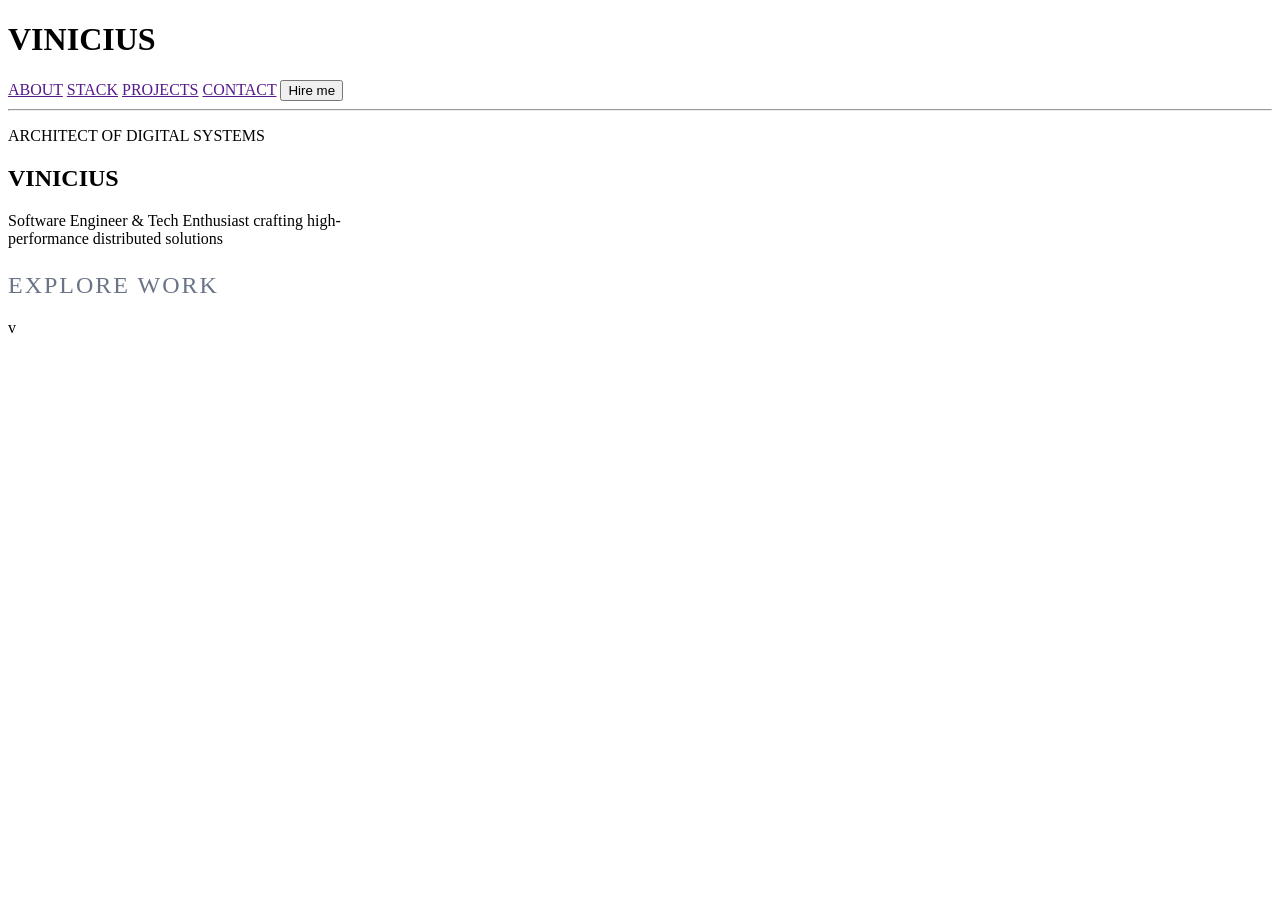
==== index.html @ bb49cb23 "Add files via upload ." ====
<!DOCTYPE html>
<html lang="pt-br">
<head>
    <meta charset="UTF-8">
    <meta name="viewport" content="width=device-width, initial-scale=1.0">
    <link rel="stylesheet" href="./CSS/style.css">
    <title>Vinícius</title>
</head>
<body>
    <header>
        <h1>VINICIUS</h1>
        <nav>
             
                <a href="">ABOUT</a>
                <a href="">STACK</a>
                <a href="">PROJECTS</a>
                <a href="">CONTACT</a>
                <button>Hire me</button>
        </nav>
    </header>
    <div class="linha"><hr></div>
    <section class="hero">
        <p class="ph">ARCHITECT OF DIGITAL SYSTEMS</p>
        <h1>VINICIUS</h1>
        <div class="engin">
        <p class="descricao">Software Engineer & Tech Enthusiast crafting high- <br>performance distributed solutions</p>
        </div>
        
    </section>
    <div class="explore-work-container">
        <p class="explore-text" style="color: #6a7486; font-family: 'Times New Roman', Times, serif; font-size: 24px; text-transform: uppercase; margin-bottom: 20px; letter-spacing: 2px;">Explore Work</p>
        
        <span class="scroll-arrow">v</span>
    </div>
    
</body>
</html>
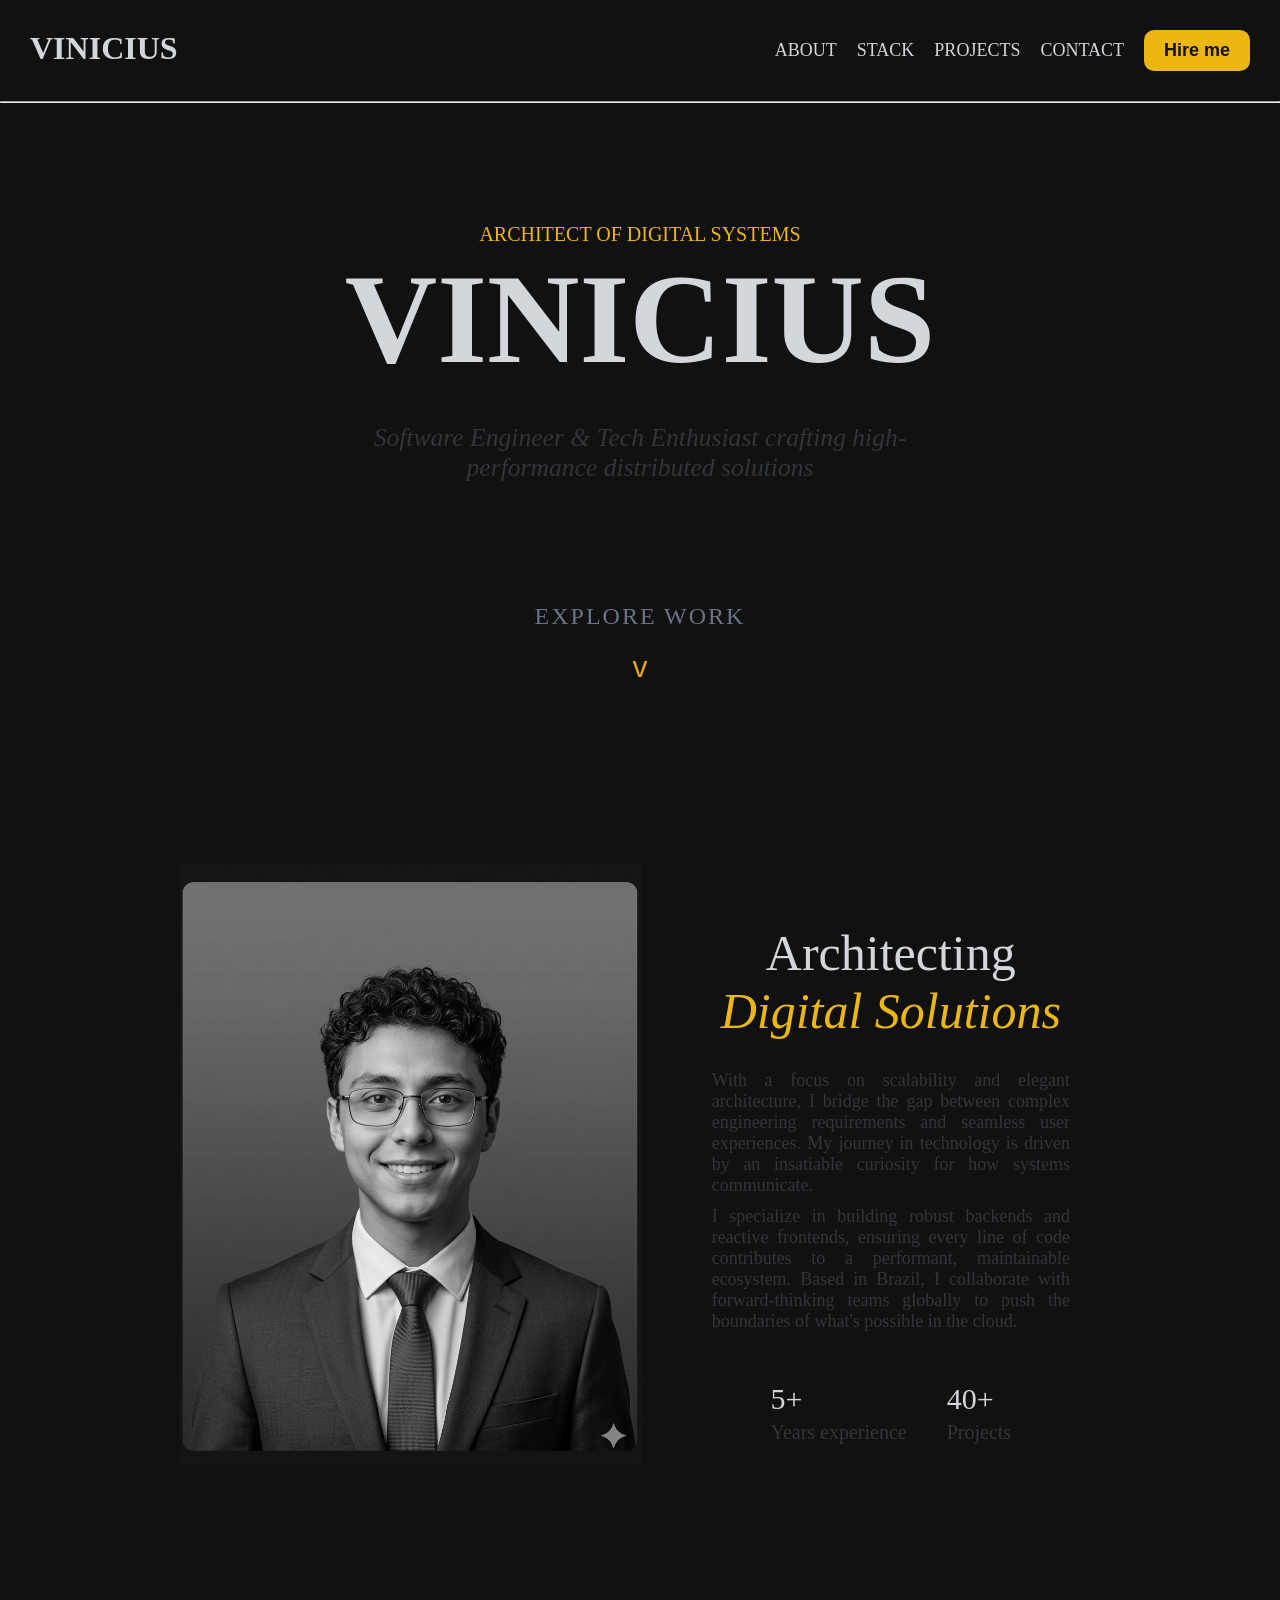
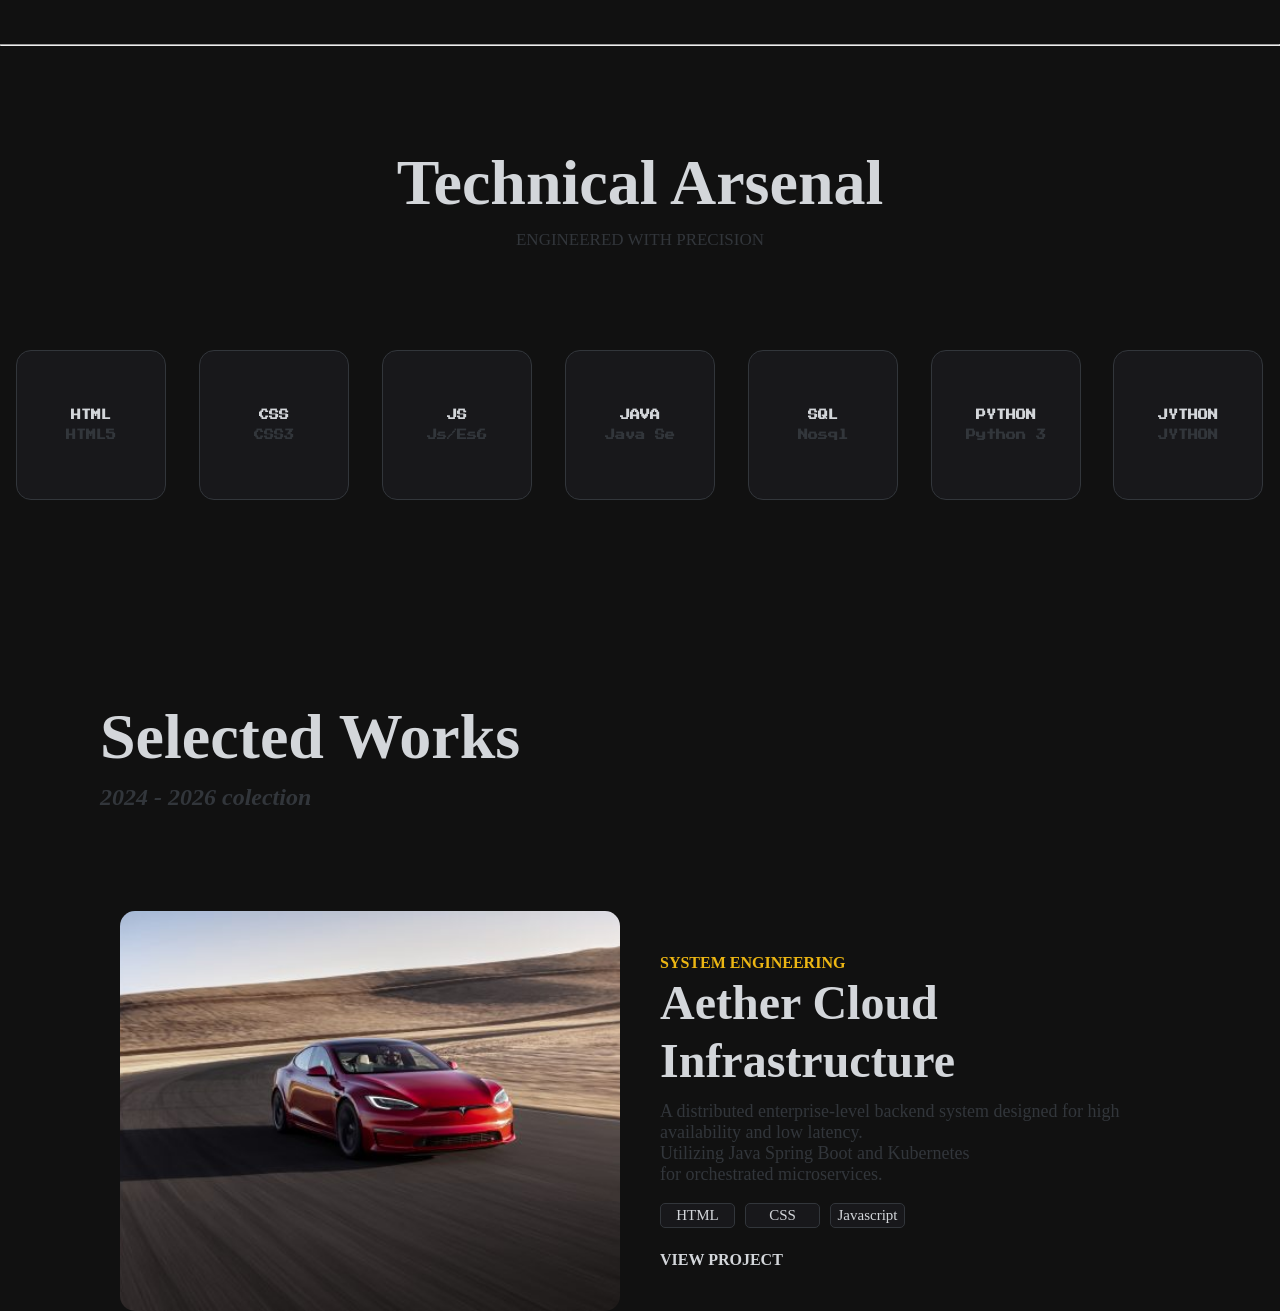
==== commit 680ed605: "." ====
--- a/index.html
+++ b/index.html
@@ -29,9 +29,105 @@
     </section>
     <div class="explore-work-container">
         <p class="explore-text" style="color: #6a7486; font-family: 'Times New Roman', Times, serif; font-size: 24px; text-transform: uppercase; margin-bottom: 20px; letter-spacing: 2px;">Explore Work</p>
-        
-        <span class="scroll-arrow">v</span>
+         <span class="scroll-arrow">v</span>
     </div>
-    
+    <section class="foto">
+        <img src="./assests/Gemini_Generated_Image_gnoubjgnoubjgnou.png" alt="">
+        <div class="texto">
+            <h1>Architecting</h1>
+            <h1 class="yellow">Digital Solutions</h1>
+            <div class="p">
+            <p>With a focus on scalability and elegant architecture, I bridge the gap  between complex engineering requirements and seamless user experiences. My journey in technology is driven by an insatiable curiosity for how  systems communicate.</p>
+            <p>I specialize in building robust backends and reactive frontends, ensuring  every line of code contributes to a performant, maintainable ecosystem. Based in Brazil, I collaborate with forward-thinking teams globally to push  the boundaries of what's possible in the cloud.</p>
+            </div>
+                <div class="rank">
+                    <div class="c">
+                    <h1>5+</h1>
+                    <p>Years experience</p>
+                    </div>
+                    <div class="c">
+                    <h1>40+</h1>
+                    <p>Projects</p>
+                    </div>
+                    
+                </div>
+        </div>
+    </section>
+    <div class="linha"><hr></div>
+
+    <section class="arsenal">
+        <h1>Technical Arsenal</h1>
+        <p>ENGINEERED WITH PRECISION</p>
+    </section>
+
+    <section class="card">
+        <div class="card1 card-html">
+            <p>HTML</p>
+            <p class="gray">HTML5</p>
+        </div>
+        <div class="card1 card-css">
+            <p>CSS</p>
+            <p class="gray">CSS3</p>
+        </div>
+        <div class="card1 card-js">
+            <p>JS</p>
+            <p class="gray">Js/Es6</p>
+        </div>
+        <div class="card1 card-java">
+            <p>JAVA</p>
+            <p class="gray">Java Se</p>
+        </div>
+        <div class="card1 card-sql">
+            <p>SQL</p>
+            <p class="gray">Nosql</p>
+        </div>
+        <div class="card1 card-py">
+            <p>PYTHON</p>
+            <p class="gray">Python 3</p>
+        </div>
+        <div class="card1 card-jyt">
+            <p>JYTHON</p>
+            <p class="gray">JYTHON</p>
+        </div>
+    </section>
+
+    <section class="work">
+        <h1>Selected Works</h1>
+        <p>2024 - 2026 colection</p>
+        <!-- <div class="linha">
+            <hr>
+        </div> -->
+    </section>
+
+    <section class="projeto">
+<div class="card-projeto">   
+    <div class="conteudo">
+        <h2>PROJECT ONE</h2>
+        <p>SAFE FOR WORK</p>
+        <a href="https://site-tesla2.pages.dev/#">ACESSAR</a>
+    </div>
+</div>
+<div class="dec">
+    <h2>SYSTEM ENGINEERING</h2>
+    <h1>Aether Cloud</h1>
+    <h1>Infrastructure</h1>
+    <div class="t">
+    <p>A distributed enterprise-level backend system designed for high availability   and low latency. <br> Utilizing Java Spring Boot and Kubernetes <br> for orchestrated microservices.</p>
+    </div>
+    <div class="tech">
+        <div class="tech1">
+        <p>HTML</p>
+        </div>
+        <div class="tech1">
+        <p>CSS</p>
+        </div>
+        <div class="tech1">
+            <p>Javascript</p>
+        </div>  
+    </div>
+    <a href="https://site-tesla2.pages.dev/#">VIEW PROJECT</a>
+</div>
+    </section>
+
 </body>
 </html>
--- a/CSS/style.css
+++ b/CSS/style.css
@@ -0,0 +1,488 @@
+@import url('https://fonts.googleapis.com/css2?family=Press+Start+2P&display=swap');
+@import url('https://fonts.googleapis.com/css2?family=Merriweather:ital,opsz,wght@0,18..144,300..900;1,18..144,300..900&family=Montserrat:ital,wght@0,100..900;1,100..900&family=Pacifico&family=Playfair+Display:ital,wght@0,400..900;1,400..900&family=Poppins:ital,wght@0,100;0,200;0,300;0,400;0,500;0,600;0,700;0,800;0,900;1,100;1,200;1,300;1,400;1,500;1,600;1,700;1,800;1,900&display=swap');
+body{
+    background-color:#111111;
+}
+*{
+    padding: 0;
+    margin: 0;
+    box-sizing: border-box;
+    font-style: 'Playfair Display', serif;
+}
+
+
+:root{
+ --bg-color: #111111;         /* Fundo escuro principal */
+  --text-primary: #D3D6DA;     /* Texto principal em destaque (VINICIUS) */
+  --text-secondary: #32363B;   /* Texto descritivo e links de navegação (cinza) */
+  --accent-color: #ECB613;
+}
+
+header{
+    display: flex;
+    justify-content: space-between;
+    color: var(--text-primary);
+    margin: 30px;
+}
+
+nav{
+    display: flex;
+    align-items: center;
+    gap: 20px;;
+}
+nav a{
+    color: var(--text-primary);
+    text-decoration: none;
+    font-size: 18px;
+    font-weight: 500;
+}
+
+nav button{
+    background-color: var(--accent-color);
+    color: var(--bg-color);
+    border: none;
+    padding: 10px 20px;
+    border-radius: 10px;
+    font-size: 18px;
+    font-weight: 500;
+    cursor: pointer;
+    font-weight: 600;
+}
+nav button:hover{
+    color: var(--accent-color);
+     transition: 0.6s;
+    animation: pulse 2s infinite;
+     background-color: #111111;
+}
+
+nav a:hover{
+    color: #6e7174;
+    transition: 0.4s;
+}
+.linha hr{
+    color: var(--text-secondary);
+    border-width: 0.2px;
+    /* margin-top: 40px; */
+}
+.hero{
+    display: flex;
+    flex-direction: column;
+    align-items: center;
+    justify-content: center;
+    text-align: center;
+    padding: 120px 20px;
+}
+
+.hero h1{
+    font-size: 10vw;
+    color: var(--text-primary);
+    font-weight: 700;
+    font-weight: 800;
+}
+.hero p{
+    color: var(--accent-color);
+    font-size: 20px;
+    font-weight: 500;
+
+}
+
+.hero .descricao{
+    color: var(--text-secondary);
+    font-size: 2vw;
+    /* max-width: 600px; */
+    font-style: italic;
+}
+.engin p{
+
+    margin-top: 30px;
+
+}
+
+.explore-work-container {
+    display: flex;
+    flex-direction: column;
+    justify-content: center;
+    align-items: center;
+    text-align: center;
+    /* margin-bottom: 190px; */
+}
+
+.scroll-arrow {
+    display: inline-block;
+    color: #e3a61d; /* Cor dourada da imagem */
+    font-size: 30px; /* Tamanho da seta */
+    font-family: Arial, sans-serif; /* Fonte para garantir que o 'v' pareça uma seta */
+    cursor: pointer;
+    
+    /* Aplicando a animação */
+    animation-name: scrollDown; /* Nome da animação definida nos keyframes */
+    animation-duration: 2s; /* Duração de um ciclo completo */
+    animation-iteration-count: infinite; /* Quantas vezes ela se repete */
+    animation-timing-function: ease-in-out; /* Suavidade no início e fim */
+}
+
+/* Opcional: Efeito no hover (passar o mouse) */
+.scroll-arrow:hover {
+    animation-play-state:running; /* Pausa a animação ao passar o mouse */
+    color: #ffd700; /* Muda para um dourado mais brilhante */
+}
+html {
+    scroll-behavior: smooth;
+}
+
+.foto{
+    display: flex;
+    flex-direction: row;
+    gap: 40px;
+    align-items: end;
+    justify-content: center;
+    margin: 180px;
+}
+.foto img{
+    width: 600px;
+    height: 600px;
+}
+
+.texto{
+    display: flex;
+    flex-direction: column;
+    align-items: center;
+    justify-content: center;
+}
+.texto h1{
+    color: var(--text-primary);
+    font-size: 50px;
+    font-weight: 500;
+}
+
+.texto .yellow{
+    color: var(--accent-color);
+    font-size: 50px;
+    font-weight: 500;
+    font-style: italic;
+    align-items: center;
+    justify-content: center;
+}
+
+.p{
+    display: flex;
+    flex-direction: column;
+    justify-content: center;
+    align-items: center;
+    gap: 10px;
+    color: var(--text-secondary);
+    margin:30px;
+    text-align: justify;
+}
+.p p{
+    font-size: 18px;
+    align-items: center;
+    justify-content: center;
+}
+
+
+.rank{
+    display: flex;
+    flex-direction: row;
+    margin: 20px;
+    gap: 40px;
+}
+
+.c{
+    display: flex;
+    flex-direction: column;
+    gap: 20px;
+    gap: 5px;
+}
+.c p{
+    font-size: 20px;
+    color: var(--text-secondary);
+}
+.c h1{
+    font-size: 30px;
+}
+
+.arsenal{
+    display: flex;
+    justify-content: center;
+    align-items: center;
+    flex-direction: column;
+      gap: 10px;
+      margin: 100px;
+}
+.arsenal h1{
+    font-size: 4rem;
+    color: var(--text-primary);
+    font-weight: 600;
+}
+.arsenal p{
+    font-size: 17px;
+    color: var(--text-secondary);
+}
+
+.card{
+    display: flex;
+    flex-direction: row;
+    justify-content: space-around;
+    align-items: center;
+    /* gap: 20px; */
+}
+.card1{
+    display: flex;
+    flex-direction: column;
+    background-color: #18181B;
+    width: 150px;
+    height: 150px;
+    border-radius: 15px;
+    gap: 10px;
+    align-items: center;
+    justify-content: center;
+    border: 1px solid;
+    border-color: var(--text-secondary);
+    transition: all 0.5s ease-in-out;
+}
+
+.card1:hover{
+     /* animation: pulse 2s infinite; */
+     cursor: pointer;
+     color: var(--text-primary);
+     /* background-color: #ff0000; */
+}
+/* .card1 .gray:hover{
+     color: var(--text-primary);
+} */
+.card1 p{
+    font-size: 10px;
+    color: var(--text-primary);
+    font-weight: 700;
+    font-family: 'Press Start 2P' , sans-serif;
+}
+.card .gray{
+    font-style: 'Playfair Display', serif;
+    color: var(--text-secondary);
+    font-size: 10px;
+}
+.card-html:hover{
+    background-color: #e60707;
+    border: none;
+}
+.card-css:hover{
+    background-color: #080cda;
+    border: none;
+}
+.card-js:hover{
+    background-color: #e0e40e;
+    border: none;
+}
+
+.card-sql:hover{
+    background-color: #336791;
+    border: none;
+}
+.card-jyt:hover{
+    background-color: #0cd40c;
+    border: none;
+}
+.card-py:hover{
+    background-color: #032b4b;
+    border: none;
+}
+.card-java:hover{
+    background-color: #f8981d;
+    border: none;
+}
+
+.work{
+    display: flex;
+    margin: 100px auto;
+    flex-direction: column;
+    justify-content: left;
+    padding-left: 100px;
+    gap: 10px;
+    margin-bottom: 100px;
+    margin-top: 200px;
+}
+.work h1{
+    font-size: 4rem;
+    color: var(--text-primary);
+}
+.work p{
+    color: var(--text-secondary);
+    font-size: 1.5rem;
+    font-style: italic;
+    font-weight: 600;
+}
+/* .linha hr{
+    display: flex;
+    justify-content: right;
+} */
+ .card-projeto{
+     display: flex;
+    width: 500px;
+    height: 400px;
+    border-radius: 15px;
+
+    background-image: url("../assests/tesla.jpg");
+    background-size: cover;
+    background-position: center;
+
+    position: relative;
+
+   
+    align-items: center;
+    justify-content: center;
+    flex-shrink: 0; /* ← adiciona isso */
+    overflow: hidden;
+}
+
+.conteudo{
+    text-align: center;
+    color: white;
+
+    background-color: rgba(0,0,0,0.6);
+    width: 100%;
+    height: 100%;
+
+    display: flex;
+    flex-direction: column;
+    align-items: center;
+    justify-content: center;
+
+    opacity: 0;
+    transition: 0.4s;
+}
+
+.card-projeto:hover .conteudo{
+    opacity: 1;
+}
+
+ .card-projeto .conteudo a{
+    margin-top: 10px;
+    padding: 8px 20px;
+    background: white;
+    color: black;
+    text-decoration: none;
+    border-radius: 5px;
+}
+
+.projeto{
+    display: flex;
+    flex-direction: row;
+    gap: 40px;
+    justify-content: center;
+    align-items: center;
+    box-sizing: border-box;
+    width: 100%;
+      /* padding: 60px 40px; */
+}
+.dec{
+    display: flex;
+    flex-direction: column;
+    gap: 3px;
+    max-width: 500px;
+    align-items: flex-start; /* ← adiciona isso */
+}
+.dec h2{
+    color: var(--accent-color);
+    font-size: 1rem;
+}
+
+.dec h1{
+    color: var(--text-primary);
+    font-size: 3rem;
+
+}
+.t{
+    display: flex;
+    justify-content: center;
+    align-items: center;
+    color: var(--text-secondary);
+    font-size: 18px;
+    /* gap: 10px;
+    padding: 10px; */
+    /* margin: 10px; */
+    margin-top: 10px;
+}
+.dec p{
+    gap: 10px;
+}
+.tech{
+    display: flex;
+    flex-direction: row;
+    /* padding: 10px; */
+    gap: 10px;
+    margin-top: 10px;
+}
+
+.tech1{
+    display: flex;
+    justify-content: center;
+    align-items: center;
+    color: var(--text-primary);
+    font-size: 15px;
+    background-color: #18181B;
+    width: 75px;
+    height: 25px;
+    border: 1px solid ;
+    border-color: var(--text-secondary);
+    border-radius: 5px;
+    margin-top: 5px;
+}
+.tech1:hover{
+    cursor: pointer;
+    color: var(--text-secondary);
+    transition: 0.5s;
+}
+
+.dec a{
+    text-decoration: none;
+    color: var(--text-primary);
+    padding: 0;
+    font-weight: 600;
+     /* display: inline-block; */
+     margin-top: 20px;
+}
+.dec a:hover{
+    color: var(--text-secondary);
+    transition: 0.6s;
+}
+
+
+
+
+
+
+
+
+
+
+
+
+
+
+
+
+
+
+
+
+@keyframes pulse {
+    0% { transform: scale(1); box-shadow: 0 0 0 0 rgba(177, 87, 29, 0.4); }
+    70% { transform: scale(1.05); box-shadow: 0 0 0 10px rgba(177, 87, 29, 0); }
+    100% { transform: scale(1); box-shadow: 0 0 0 0 rgba(177, 87, 29, 0); }
+}
+
+@keyframes scrollDown {
+    0% {
+        transform: translateY(-5px); /* Ponto inicial ligeiramente acima */
+        opacity: 0.5; /* Começa com opacidade reduzida */
+    }
+    50% {
+        transform: translateY(10px); /* Ponto médio: desliza para baixo */
+        opacity: 1; /* Fica totalmente visível */
+    }
+    100% {
+        transform: translateY(-5px); /* Retorna ao ponto inicial */
+        opacity: 0.5; /* Retorna com opacidade reduzida */
+    }
+}
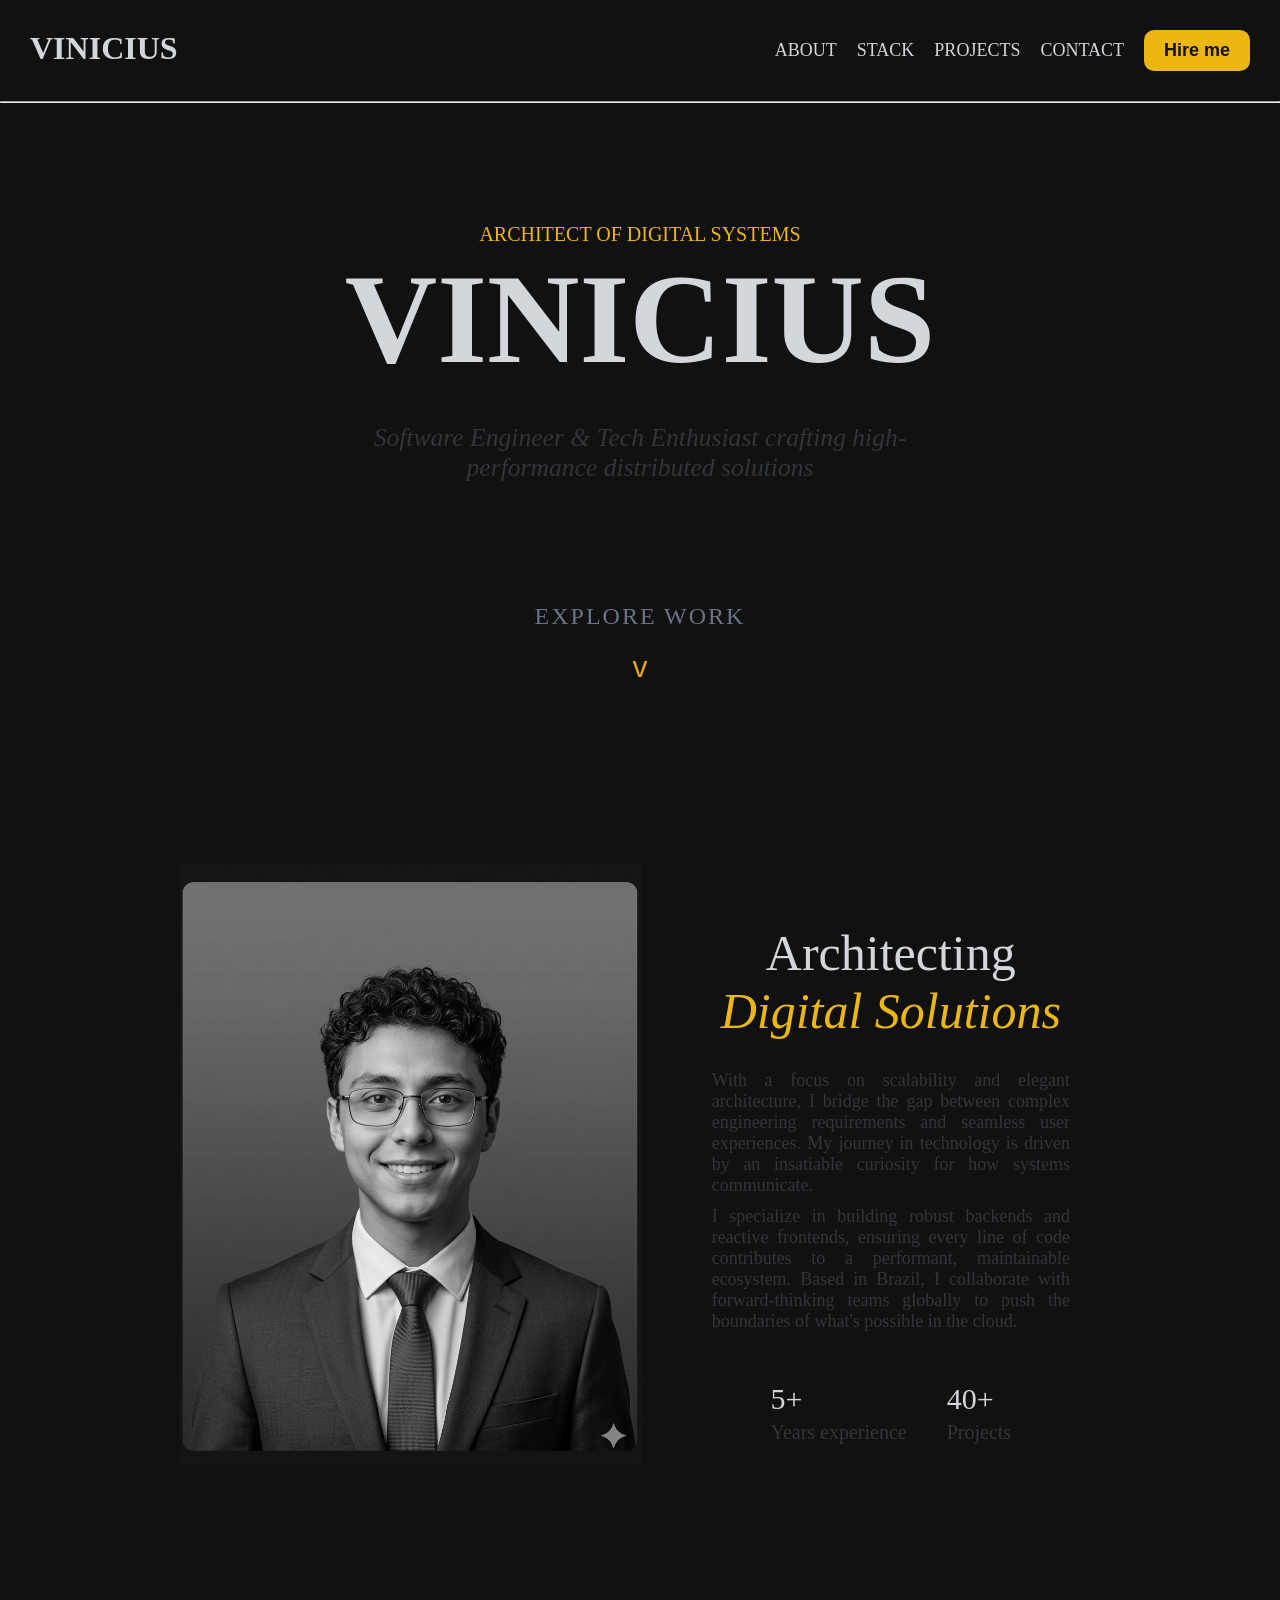
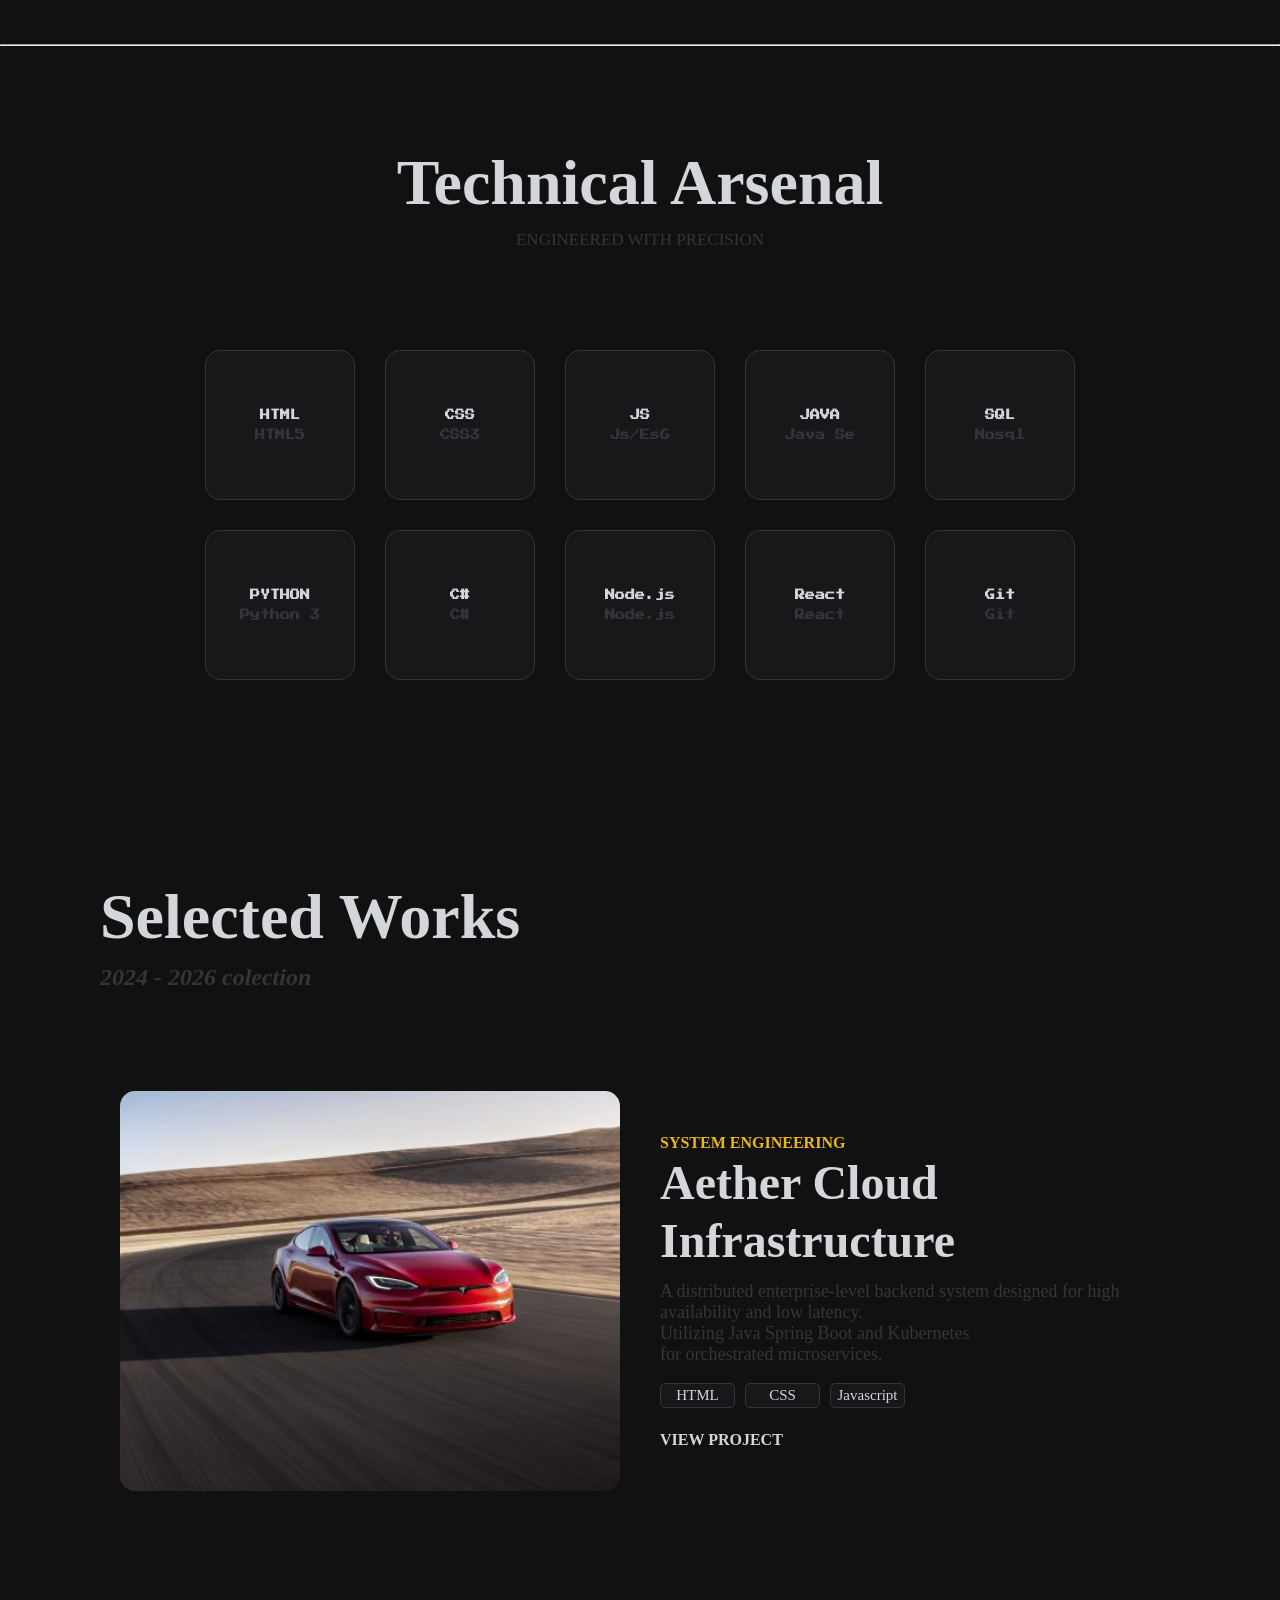
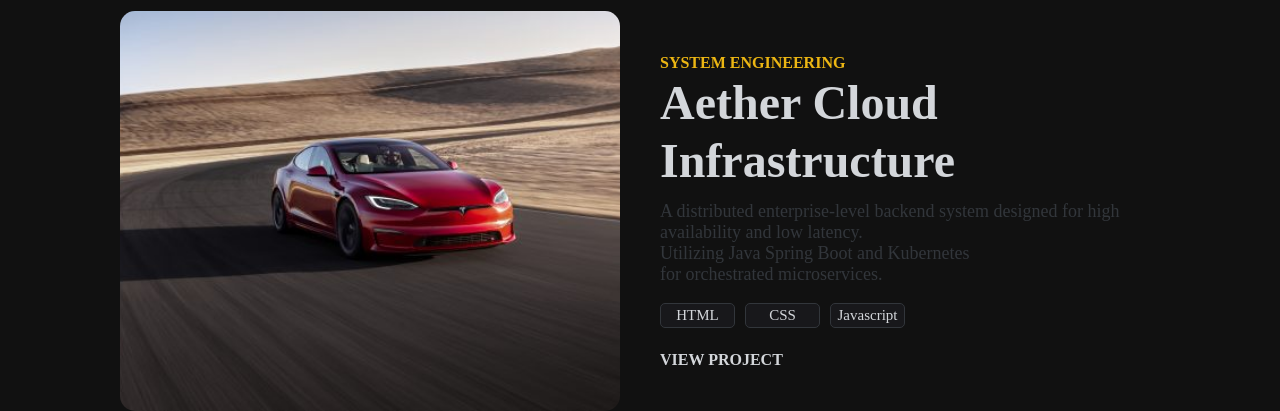
==== commit 19dbe0e2: "." ====
--- a/index.html
+++ b/index.html
@@ -85,9 +85,21 @@
             <p>PYTHON</p>
             <p class="gray">Python 3</p>
         </div>
-        <div class="card1 card-jyt">
-            <p>JYTHON</p>
-            <p class="gray">JYTHON</p>
+        <div class="card1 card-c">
+            <p>C#</p>
+            <p class="gray">C#</p>
+        </div>
+        <div class="card1 card-n">
+            <p>Node.js</p>
+            <p class="gray">Node.js</p>
+        </div>
+        <div class="card1 card-r">
+             <p>React</p>
+            <p class="gray">React</p>
+        </div>
+         <div class="card1 card-git">
+             <p>Git</p>
+            <p class="gray">Git</p>
         </div>
     </section>
 
@@ -98,6 +110,7 @@
             <hr>
         </div> -->
     </section>
+    <section class="pai">
 
     <section class="projeto">
 <div class="card-projeto">   
@@ -128,6 +141,36 @@
     <a href="https://site-tesla2.pages.dev/#">VIEW PROJECT</a>
 </div>
     </section>
+    <section class="projeto">
+<div class="card-projeto">   
+    <div class="conteudo">
+        <h2>PROJECT ONE</h2>
+        <p>SAFE FOR WORK</p>
+        <a href="https://dinner-restaurant1.pages.dev/">ACESSAR</a>
+    </div>
+</div>
+<div class="dec">
+    <h2>SYSTEM ENGINEERING</h2>
+    <h1>Aether Cloud</h1>
+    <h1>Infrastructure</h1>
+    <div class="t">
+    <p>A distributed enterprise-level backend system designed for high availability   and low latency. <br> Utilizing Java Spring Boot and Kubernetes <br> for orchestrated microservices.</p>
+    </div>
+    <div class="tech">
+        <div class="tech1">
+        <p>HTML</p>
+        </div>
+        <div class="tech1">
+        <p>CSS</p>
+        </div>
+        <div class="tech1">
+            <p>Javascript</p>
+        </div>  
+    </div>
+    <a href="https://site-tesla2.pages.dev/#">VIEW PROJECT</a>
+</div>
+    </section>
+</section>
 
 </body>
 </html>
--- a/CSS/style.css
+++ b/CSS/style.css
@@ -221,11 +221,12 @@
 }
 
 .card{
-    display: flex;
-    flex-direction: row;
-    justify-content: space-around;
-    align-items: center;
-    /* gap: 20px; */
+    display: grid;
+    grid-template-columns: repeat(5, 150px); /* ← 3 colunas */
+    grid-template-rows: repeat(2, 150px);    /* ← 2 linhas */
+    justify-content: center;
+    align-items: center;
+    gap: 30px;
 }
 .card1{
     display: flex;
@@ -289,6 +290,22 @@
 }
 .card-java:hover{
     background-color: #f8981d;
+    border: none;
+}
+.card-c:hover{
+    background-color: #68217A;
+    border: none;
+}
+.card-n:hover{
+    background-color: #339933;
+    border: none;
+}
+.card-r:hover{
+    background-color: #20232A;
+    border: none;
+}
+.card-git:hover{
+    background-color: #F14E32;
     border: none;
 }
 
@@ -334,7 +351,6 @@
     flex-shrink: 0; /* ← adiciona isso */
     overflow: hidden;
 }
-
 .conteudo{
     text-align: center;
     color: white;
@@ -446,20 +462,11 @@
     color: var(--text-secondary);
     transition: 0.6s;
 }
-
-
-
-
-
-
-
-
-
-
-
-
-
-
+.pai{
+    display: flex;
+    gap: 120px;
+    flex-direction: column;
+}
 
 
 
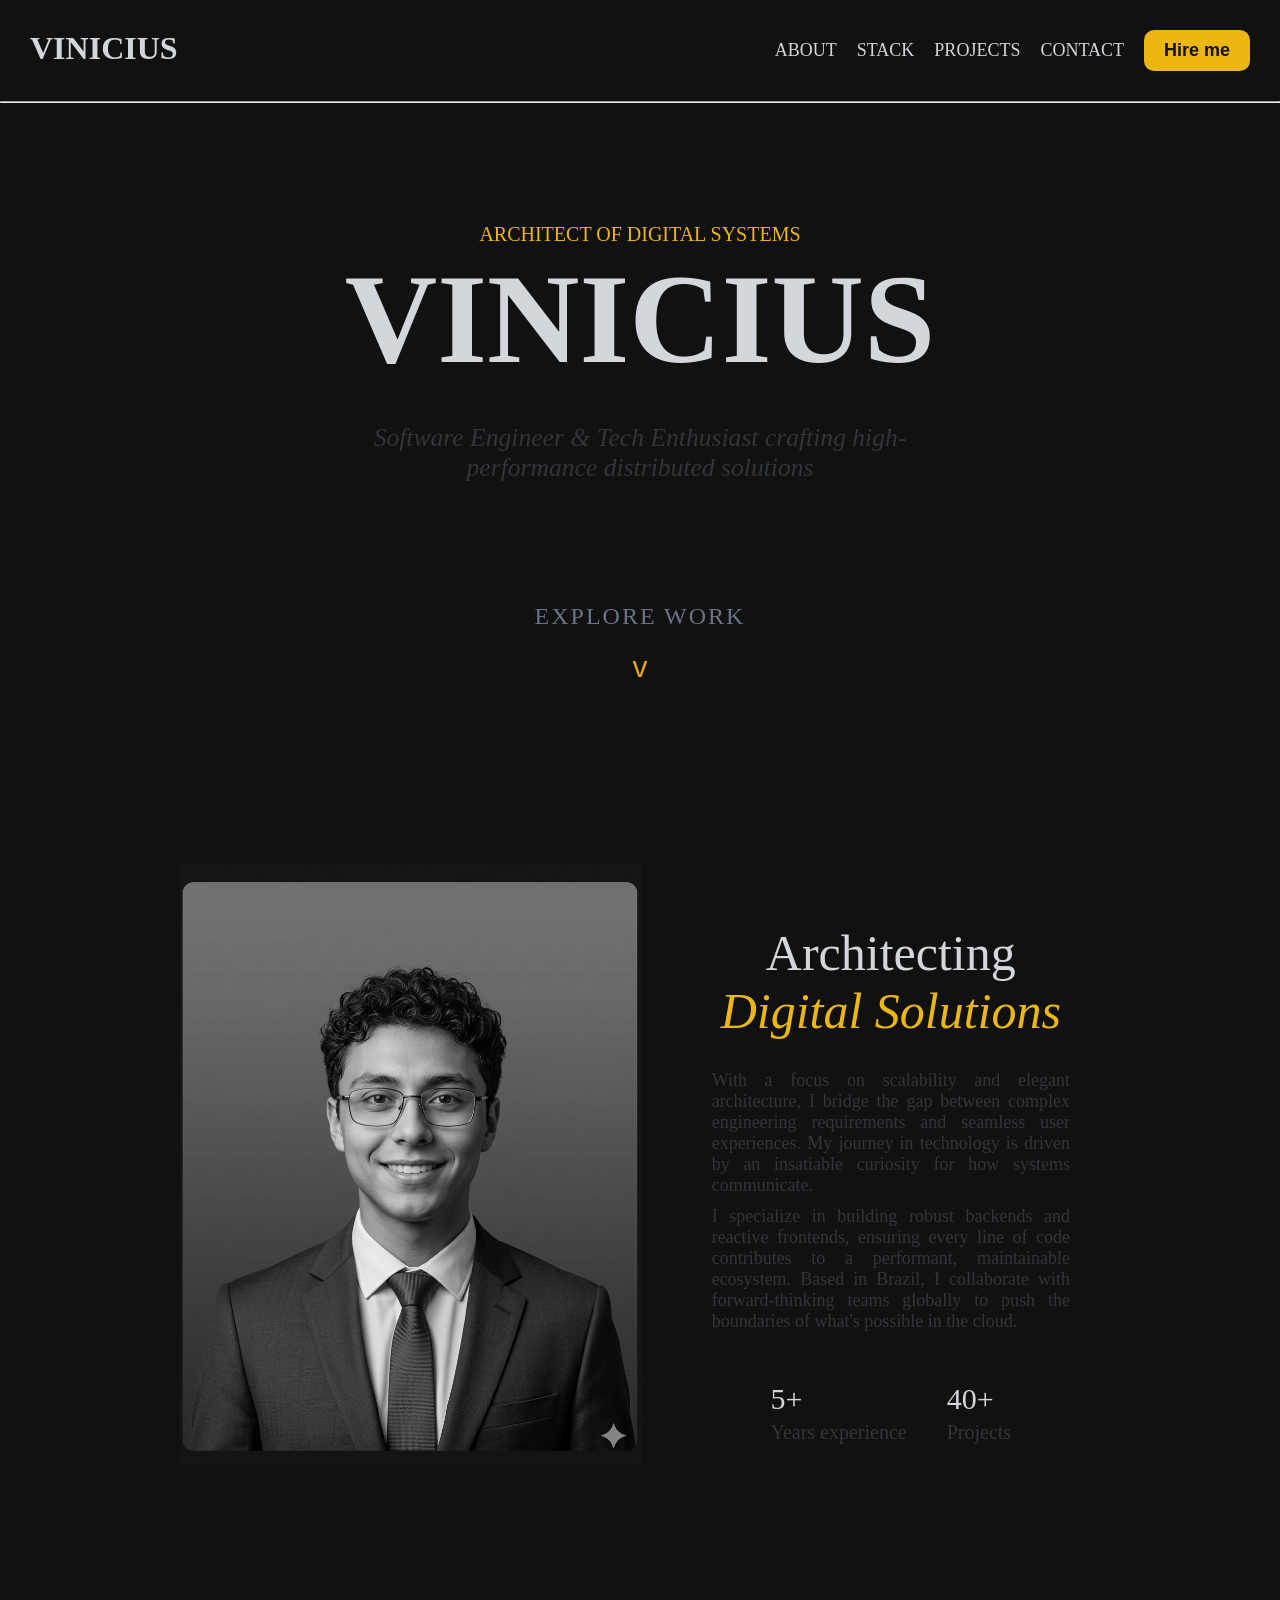
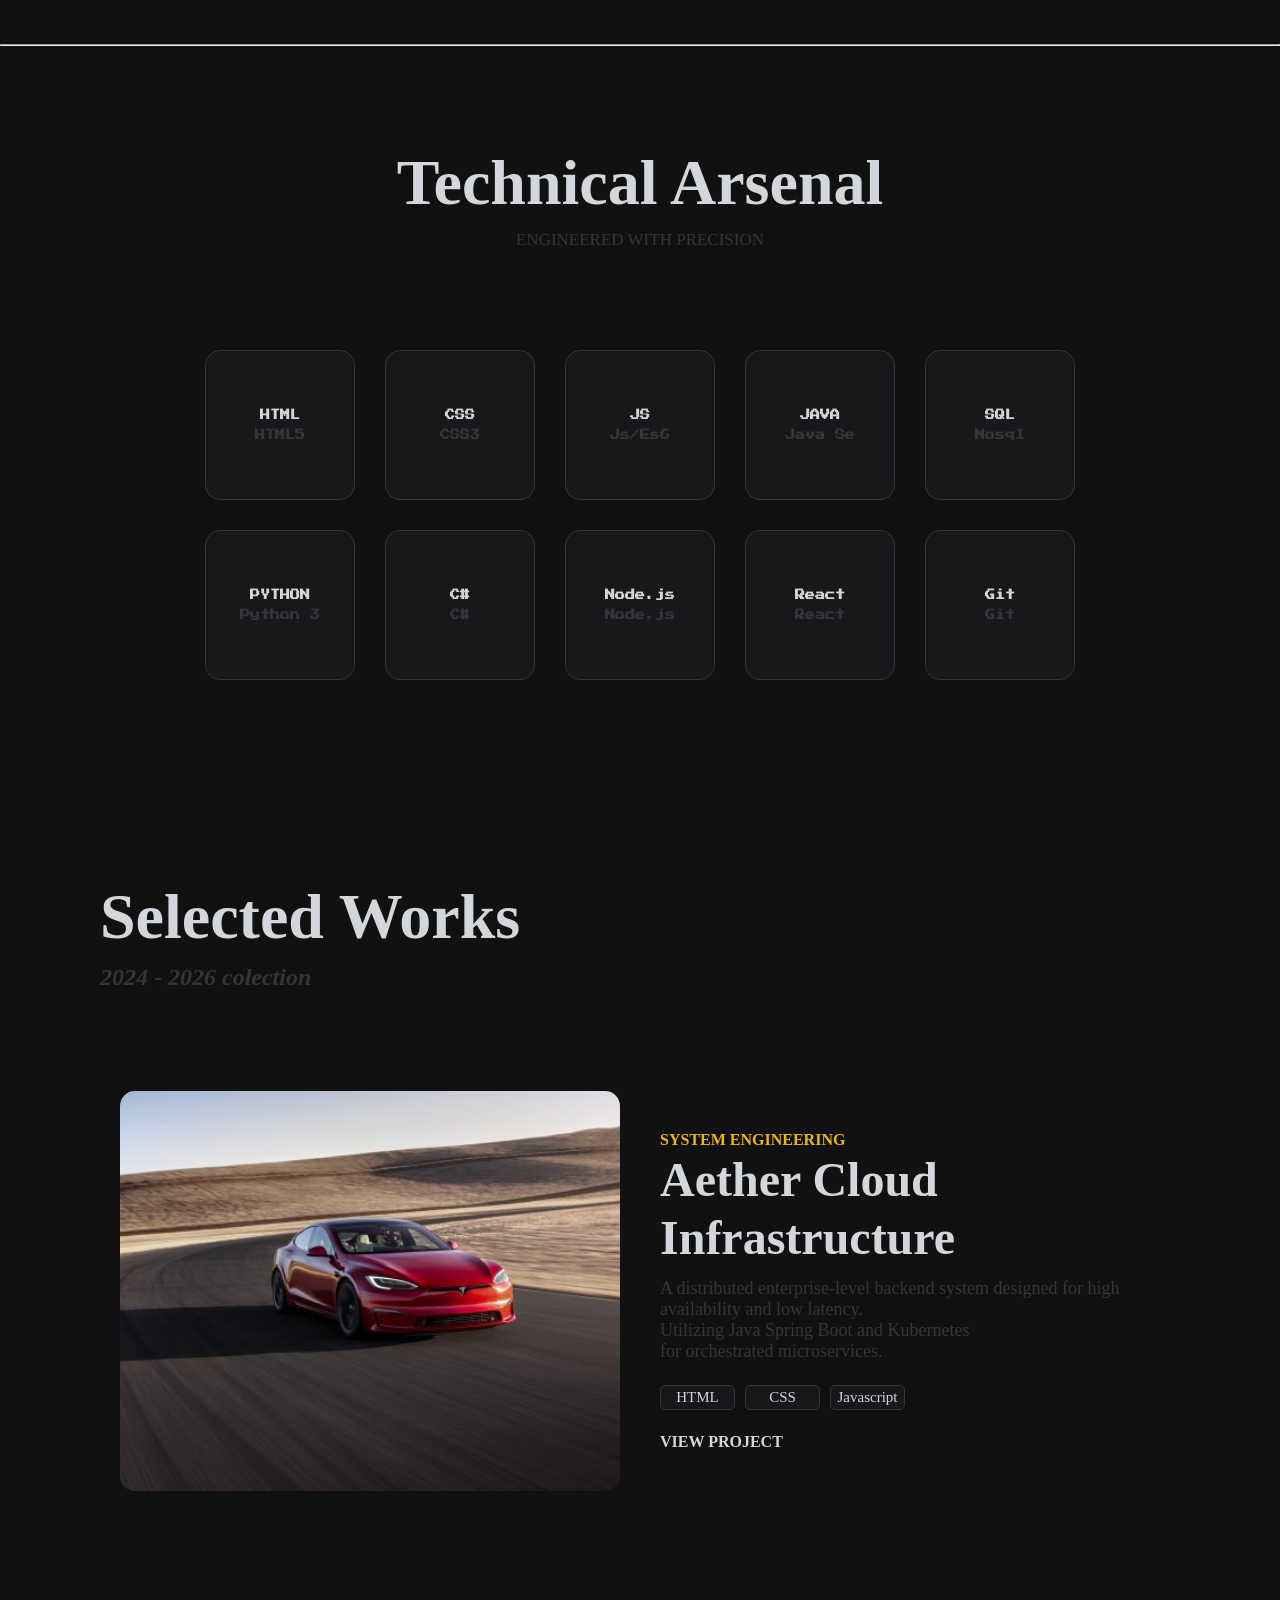
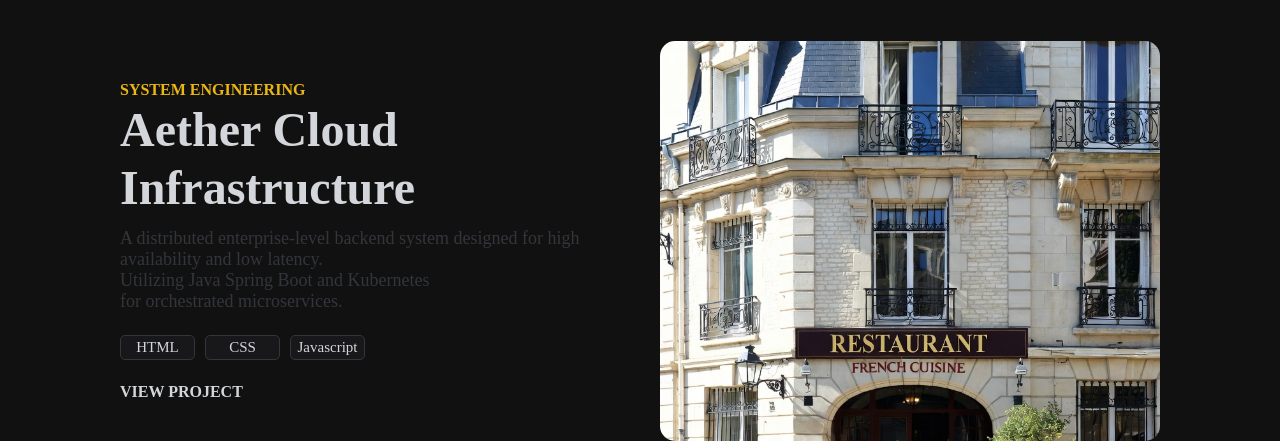
==== commit 4a88ee5b: "." ====
--- a/index.html
+++ b/index.html
@@ -141,19 +141,19 @@
     <a href="https://site-tesla2.pages.dev/#">VIEW PROJECT</a>
 </div>
     </section>
-    <section class="projeto">
-<div class="card-projeto">   
-    <div class="conteudo">
+    <section class="projeto1">
+<div class="card-projeto1">   
+    <div class="conteudo1">
         <h2>PROJECT ONE</h2>
         <p>SAFE FOR WORK</p>
         <a href="https://dinner-restaurant1.pages.dev/">ACESSAR</a>
     </div>
 </div>
-<div class="dec">
+<div class="dec1">
     <h2>SYSTEM ENGINEERING</h2>
     <h1>Aether Cloud</h1>
     <h1>Infrastructure</h1>
-    <div class="t">
+    <div class="t1">
     <p>A distributed enterprise-level backend system designed for high availability   and low latency. <br> Utilizing Java Spring Boot and Kubernetes <br> for orchestrated microservices.</p>
     </div>
     <div class="tech">
--- a/CSS/style.css
+++ b/CSS/style.css
@@ -464,10 +464,138 @@
 }
 .pai{
     display: flex;
-    gap: 120px;
-    flex-direction: column;
-}
-
+    gap: 150px;
+    flex-direction: column;
+}
+.card-projeto1{
+     display: flex;
+    width: 500px;
+    height: 400px;
+    border-radius: 15px;
+
+    background-image: url("../assests/image.jpg ");
+    background-size: cover;
+    background-position: center;
+
+    position: relative;
+
+   
+    align-items: center;
+    justify-content: center;
+    flex-shrink: 0; /* ← adiciona isso */
+    overflow: hidden;
+}
+.conteudo1{
+    text-align: center;
+    color: white;
+
+    background-color: rgba(0,0,0,0.6);
+    width: 100%;
+    height: 100%;
+
+    display: flex;
+    flex-direction: column;
+    align-items: center;
+    justify-content: center;
+
+    opacity: 0;
+    transition: 0.4s;
+}
+
+.card-projeto1:hover .conteudo1{
+    opacity: 1;
+}
+
+ .card-projeto1 .conteudo1 a{
+    margin-top: 10px;
+    padding: 8px 20px;
+    background: white;
+    color: black;
+    text-decoration: none;
+    border-radius: 5px;
+}
+
+.projeto1{
+    display: flex;
+    flex-direction: row-reverse;
+    gap: 40px;
+    justify-content: center;
+    align-items: center;
+    box-sizing: border-box;
+    width: 100%;
+      /* padding: 60px 40px; */
+}
+.dec1{
+    display: flex;
+    flex-direction: column;
+    gap: 3px;
+    max-width: 500px;
+    align-items: flex-start; /* ← adiciona isso */
+}
+.dec1 h2{
+    color: var(--accent-color);
+    font-size: 1rem;
+}
+
+.dec1 h1{
+    color: var(--text-primary);
+    font-size: 3rem;
+
+}
+.t1{
+    display: flex;
+    justify-content: center;
+    align-items: center;
+    color: var(--text-secondary);
+    font-size: 18px;
+    /* gap: 10px;
+    padding: 10px; */
+    /* margin: 10px; */
+    margin-top: 10px;
+}
+.dec1 p{
+    gap: 10px;
+}
+.tech1{
+    display: flex;
+    flex-direction: row;
+    /* padding: 10px; */
+    gap: 10px;
+    margin-top: 10px;
+}
+
+.tech11{
+    display: flex;
+    justify-content: center;
+    align-items: center;
+    color: var(--text-primary);
+    font-size: 15px;
+    background-color: #18181B;
+    width: 75px;
+    height: 25px;
+    border: 1px solid ;
+    border-color: var(--text-secondary);
+    border-radius: 5px;
+    margin-top: 5px;
+}
+.tech11:hover{
+    cursor: pointer;
+    color: var(--text-secondary);
+    transition: 0.5s;
+}
+
+.dec1 a{
+    text-decoration: none;
+    color: var(--text-primary);
+    padding: 0;
+    font-weight: 600;
+     /* display: inline-block; */
+     margin-top: 20px;
+}
+.dec1 a:hover{
+    color: var(--text-secondary);
+    transition: 0.6s;
+}
 
 
 
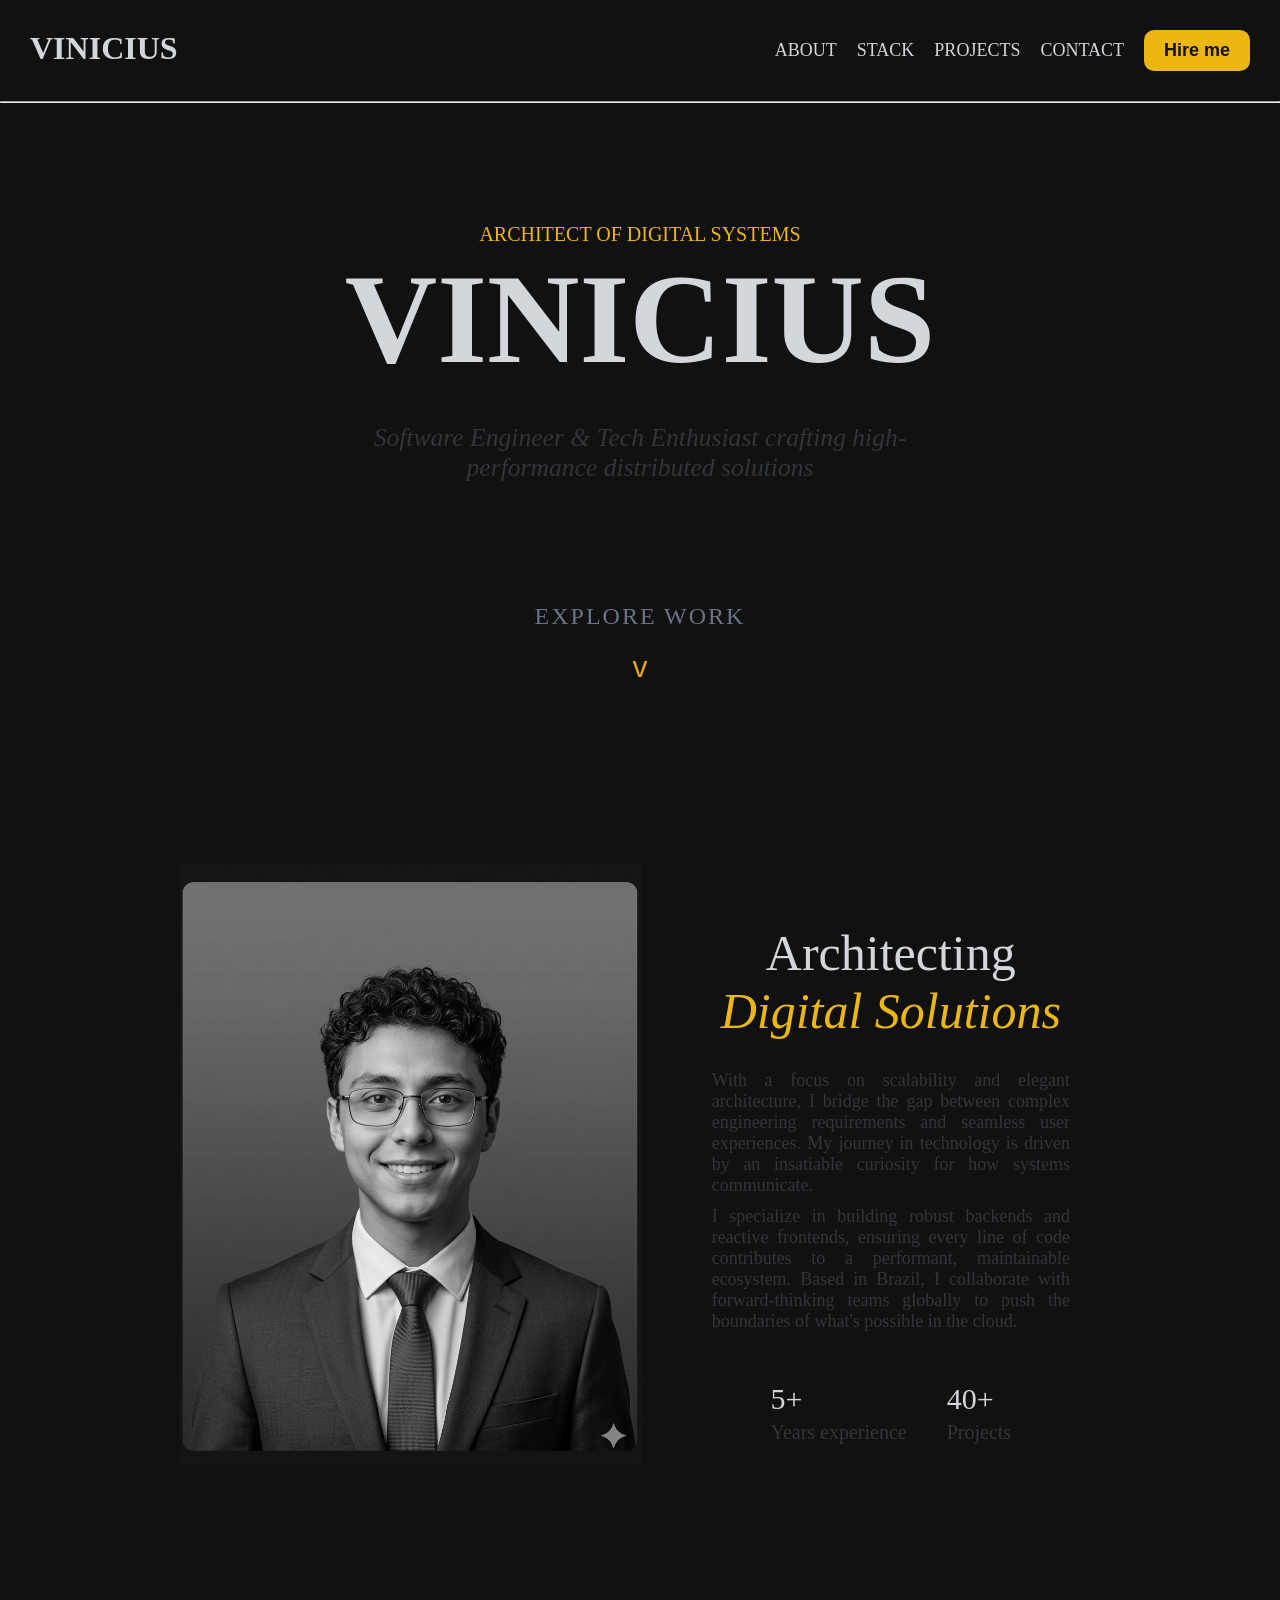
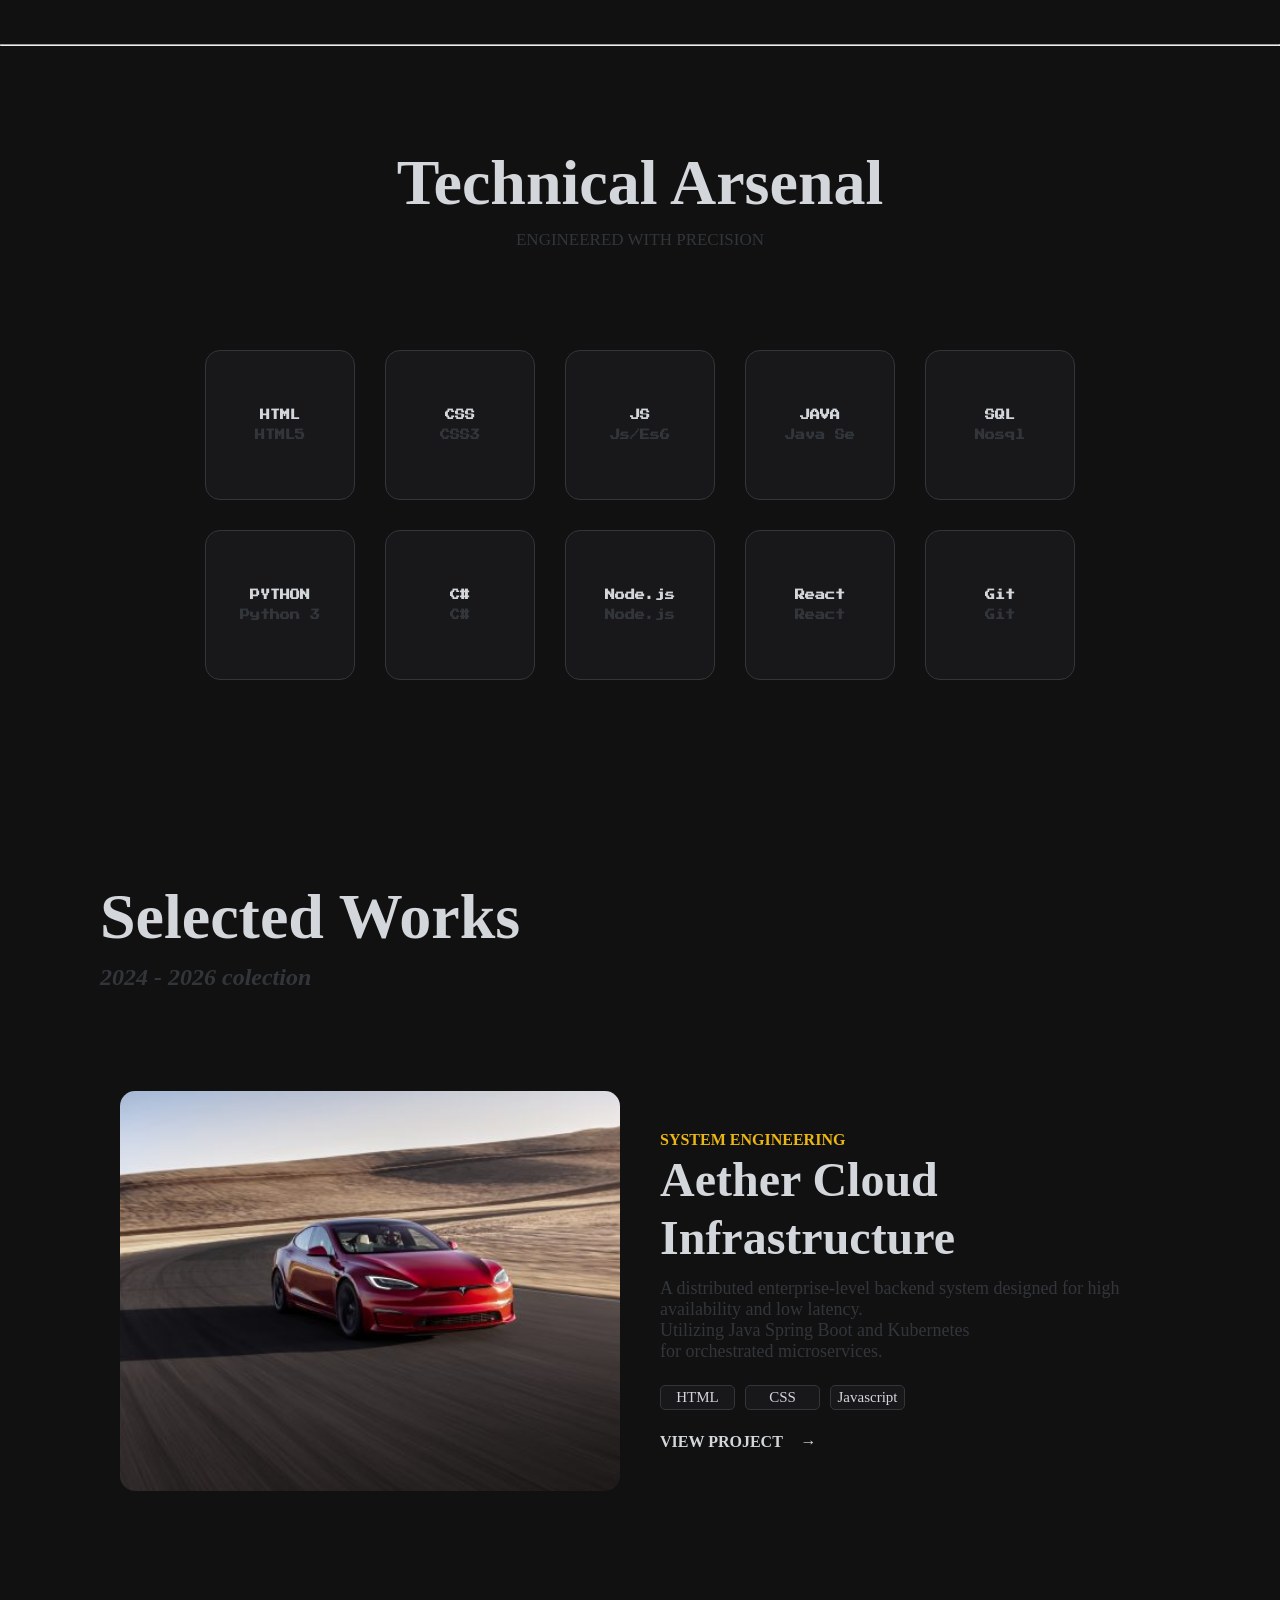
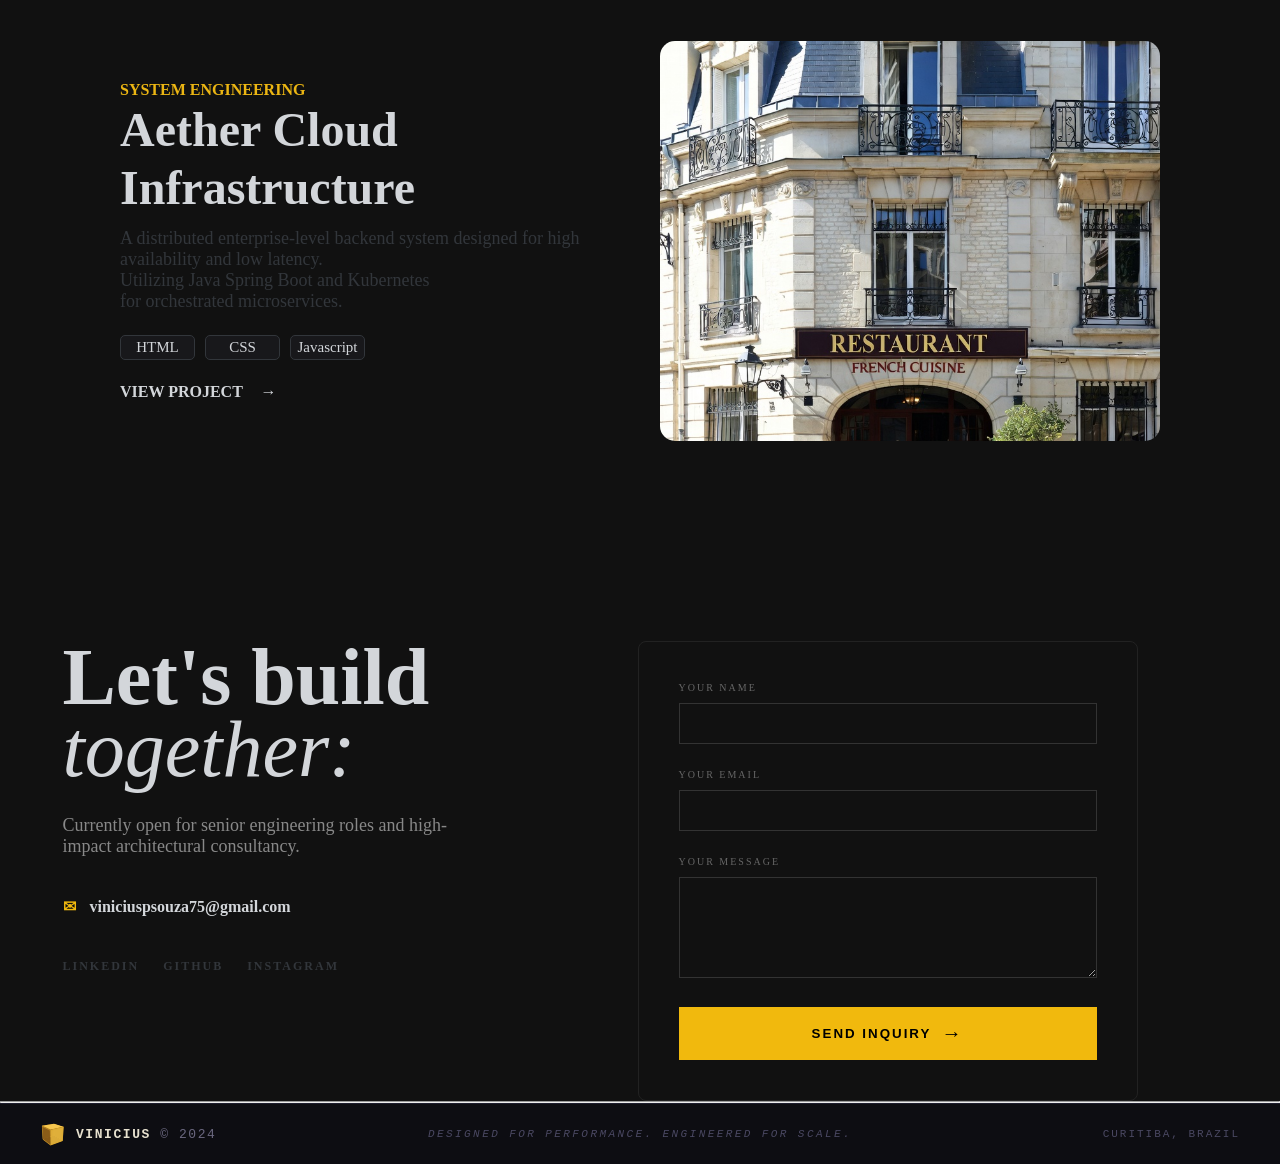
==== commit 036de4bd: "." ====
--- a/index.html
+++ b/index.html
@@ -138,7 +138,7 @@
             <p>Javascript</p>
         </div>  
     </div>
-    <a href="https://site-tesla2.pages.dev/#">VIEW PROJECT</a>
+    <a href="https://site-tesla2.pages.dev/#">VIEW PROJECT <span class="seta">  &rarr;</span></a>
 </div>
     </section>
     <section class="projeto1">
@@ -167,10 +167,66 @@
             <p>Javascript</p>
         </div>  
     </div>
-    <a href="https://site-tesla2.pages.dev/#">VIEW PROJECT</a>
+    <a href="https://site-tesla2.pages.dev/#">VIEW PROJECT <span class="seta">  &rarr;</span></a>
 </div>
     </section>
 </section>
-
+<section class="contact-section">
+  <div class="contact-info">
+    <h1>Let's build <br> <em>together:</em></h1>
+    <p class="subtitle">Currently open for senior engineering roles and high-impact architectural consultancy.</p>
+    
+    <div class="email-container">
+      <span class="icon">✉</span> 
+      <a href="mailto:hello@vinicius.dev">viniciuspsouza75@gmail.com</a>
+    </div>
+
+    <div class="social-links">
+      <a href="https://www.linkedin.com/in/vinicius-souza-4185433b1/">LINKEDIN</a>
+      <a href="https://github.com/VinicinhoPereira23">GITHUB</a>
+      <a href="https://www.instagram.com/souzaa.viniciao23/">INSTAGRAM</a>
+    </div>
+  </div>
+
+  <div class="contact-form-container">
+    <form>
+      <div class="input-group">
+        <label>YOUR NAME</label>
+        <input type="text">
+      </div>
+      <div class="input-group">
+        <label>YOUR EMAIL</label>
+        <input type="email">
+      </div>
+      <div class="input-group">
+        <label>YOUR MESSAGE</label>
+        <textarea rows="5"></textarea>
+      </div>
+      <button type="submit" class="btn-send">
+        SEND INQUIRY <span class="seta-btn">&rarr;</span>
+      </button>
+    </form>
+  </div>
+</section>
+ <div class="linha"><hr></div>
+ <footer>
+  <div class="footer-left">
+    <div class="cube-wrap">
+      <div class="cube">
+        <div class="face front"></div>
+        <div class="face back"></div>
+        <div class="face right"></div>
+        <div class="face left"></div>
+        <div class="face top"></div>
+        <div class="face bottom"></div>
+      </div>
+    </div>
+    <span class="footer-brand">VINICIUS <span>© 2024</span></span>
+  </div>
+ 
+  <span class="footer-tagline">Designed for performance. Engineered for scale.</span>
+ 
+  <span class="footer-location">Curitiba, Brazil</span>
+</footer>
 </body>
 </html>
--- a/CSS/style.css
+++ b/CSS/style.css
@@ -458,6 +458,7 @@
      /* display: inline-block; */
      margin-top: 20px;
 }
+
 .dec a:hover{
     color: var(--text-secondary);
     transition: 0.6s;
@@ -473,7 +474,7 @@
     height: 400px;
     border-radius: 15px;
 
-    background-image: url("../assests/image.jpg ");
+    background-image: url("../assests/image.jpg");
     background-size: cover;
     background-position: center;
 
@@ -597,8 +598,206 @@
     transition: 0.6s;
 }
 
-
-
+.dec1 .seta{
+    padding-left: 14px;
+}
+.dec .seta{
+    padding-left: 14px;
+}
+.contact-section {
+  display: flex;
+  justify-content: space-around;
+  max-width: 1200px;
+  margin-top:200px;
+  gap: 50px;
+}
+
+/* Tipografia */
+.contact-section h1 {
+  font-size: 80px;
+  line-height: 0.9;
+  margin-bottom: 30px;
+  color:var(--text-primary);
+}
+
+.contact-section  h1 em {
+  font-style: italic;
+  font-weight: normal;
+}
+
+.subtitle {
+  color: #888;
+  font-size: 18px;
+  max-width: 400px;
+}
+
+.email-container {
+  margin: 40px 0;
+  font-weight: bold;
+}
+.email-container a{
+    text-decoration: none;
+    color: var(--text-primary);
+    font-weight: 600;
+}
+.email-container a:hover{
+    color: var(--text-secondary);
+    transition: 0.6s;
+}
+
+.email-container .icon { color: #f1b90d; margin-right: 10px; }
+
+.social-links a{
+  color: var(--text-secondary);
+  text-decoration: none;
+  margin-right: 20px;
+  font-size: 12px;
+  letter-spacing: 2px;
+  font-weight: 700;
+  text-decoration: none;
+}
+.social-links a:hover{
+    transition: 0.6s;
+    color: #ffffff;
+}
+
+/* Formulário */
+.contact-form-container {
+  background: transparent;
+  border: 1px solid #222;
+  padding: 40px;
+  border-radius: 8px;
+  width: 100%;
+  max-width: 500px;
+}
+
+.input-group { margin-bottom: 25px; }
+
+.input-group label {
+  display: block;
+  font-size: 10px;
+  letter-spacing: 2px;
+  color: #666;
+  margin-bottom: 10px;
+}
+
+input, textarea {
+  width: 100%;
+  background: #111;
+  border: 1px solid #333;
+  color: white;
+  padding: 12px;
+}
+
+/* O Botão e a Seta */
+.btn-send {
+  width: 100%;
+  background: #f1b90d;
+  border: none;
+  padding: 15px;
+  font-weight: bold;
+  letter-spacing: 2px;
+  cursor: pointer;
+  display: flex;
+  justify-content: center;
+  align-items: center;
+  gap: 10px;
+}
+
+.seta-btn {
+  font-size: 20px;
+  transition: transform 0.3s;
+}
+
+.btn-send:hover .seta-btn {
+  transform: translateX(10px); /* A seta desliza ao passar o mouse */
+}
+footer {
+  width: 100%;
+  background: #0d0d12;
+  border-top: 1px solid #1e1e2e;
+  padding: 18px 40px;
+  display: flex;
+  align-items: center;
+  justify-content: space-between;
+  position: relative;
+}
+
+.footer-left {
+  display: flex;
+  align-items: center;
+  gap: 12px;
+}
+
+.footer-brand {
+  font-family: 'Space Mono', monospace;
+  font-weight: 700;
+  font-size: 13px;
+  letter-spacing: 0.12em;
+  color: #e8e2d0;
+}
+
+.footer-brand span {
+  color: #6b6880;
+  font-weight: 400;
+}
+
+.footer-tagline {
+  font-family: 'Space Mono', monospace;
+  font-size: 11px;
+  letter-spacing: 0.22em;
+  color: #4a4862;
+  font-style: italic;
+  text-transform: uppercase;
+  position: absolute;
+  left: 50%;
+  transform: translateX(-50%);
+}
+
+.footer-location {
+  font-family: 'Space Mono', monospace;
+  font-size: 11px;
+  letter-spacing: 0.18em;
+  color: #4a4862;
+  text-transform: uppercase;
+}
+
+/* ── Cubo 3D ── */
+.cube-wrap {
+  width: 24px;
+  height: 24px;
+  perspective: 70px;
+  flex-shrink: 0;
+}
+
+.cube {
+  width: 15px;
+  height: 15px;
+  position: relative;
+  transform-style: preserve-3d;
+  transform: rotateX(-22deg) rotateY(35deg);
+  margin: 4px auto 0;
+  animation: cubespin 7s linear infinite;
+}
+
+@keyframes cubespin {
+  from { transform: rotateX(-22deg) rotateY(35deg); }
+  to   { transform: rotateX(-22deg) rotateY(395deg); }
+}
+
+.face {
+  position: absolute;
+  width: 15px;
+  height: 15px;
+  border: 0.5px solid rgba(220, 165, 40, 0.5);
+}
+
+.front  { background: rgba(228, 180, 60,  0.92); transform: translateZ(7.5px); }
+.back   { background: rgba(158, 108, 28,  0.92); transform: rotateY(180deg)  translateZ(7.5px); }
+.right  { background: rgba(178, 132, 34,  0.92); transform: rotateY(90deg)   translateZ(7.5px); }
+.left   { background: rgba(138, 92,  24,  0.92); transform: rotateY(-90deg)  translateZ(7.5px); }
+.top    { background: rgba(248, 200, 80,  0.98); transform: rotateX(90deg)   translateZ(7.5px); }
+.bottom { background: rgba(118, 76,  18,  0.92); transform: rotateX(-90deg)  translateZ(7.5px); }
 
 
 @keyframes pulse {
